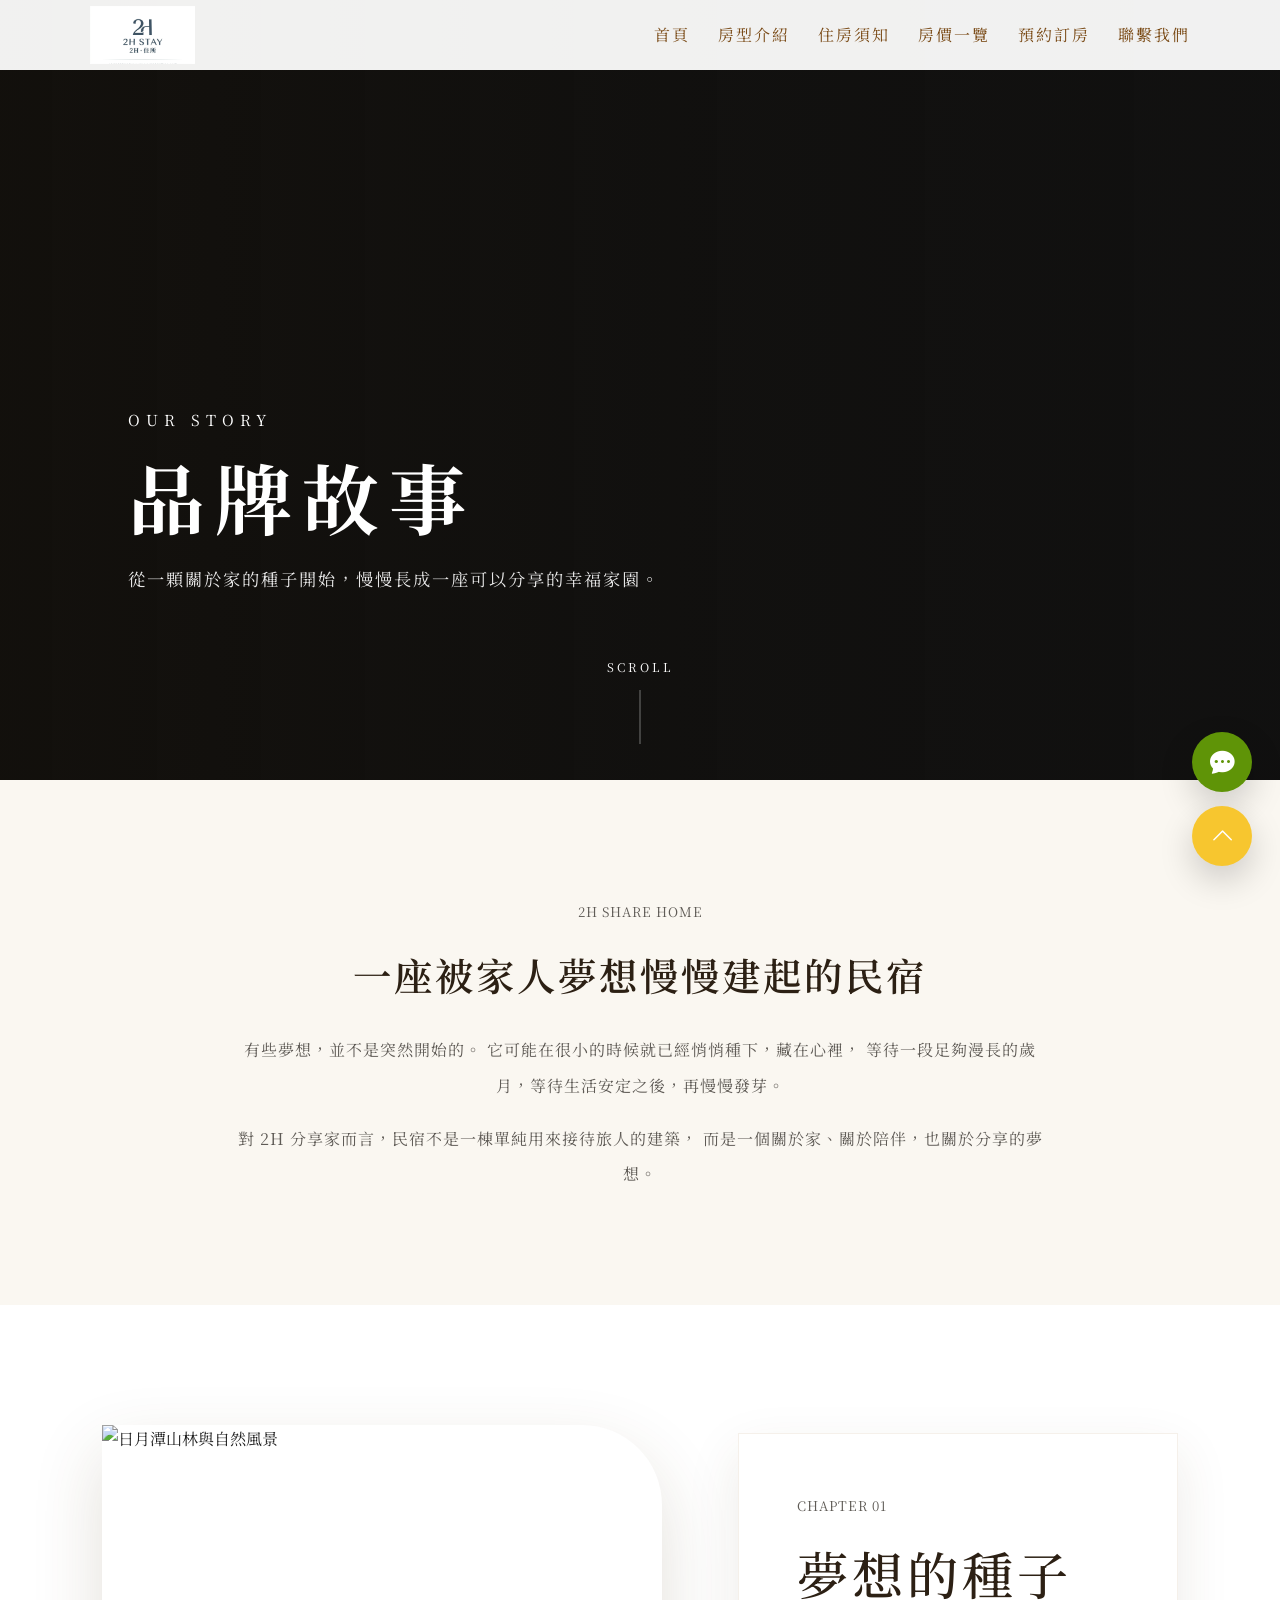
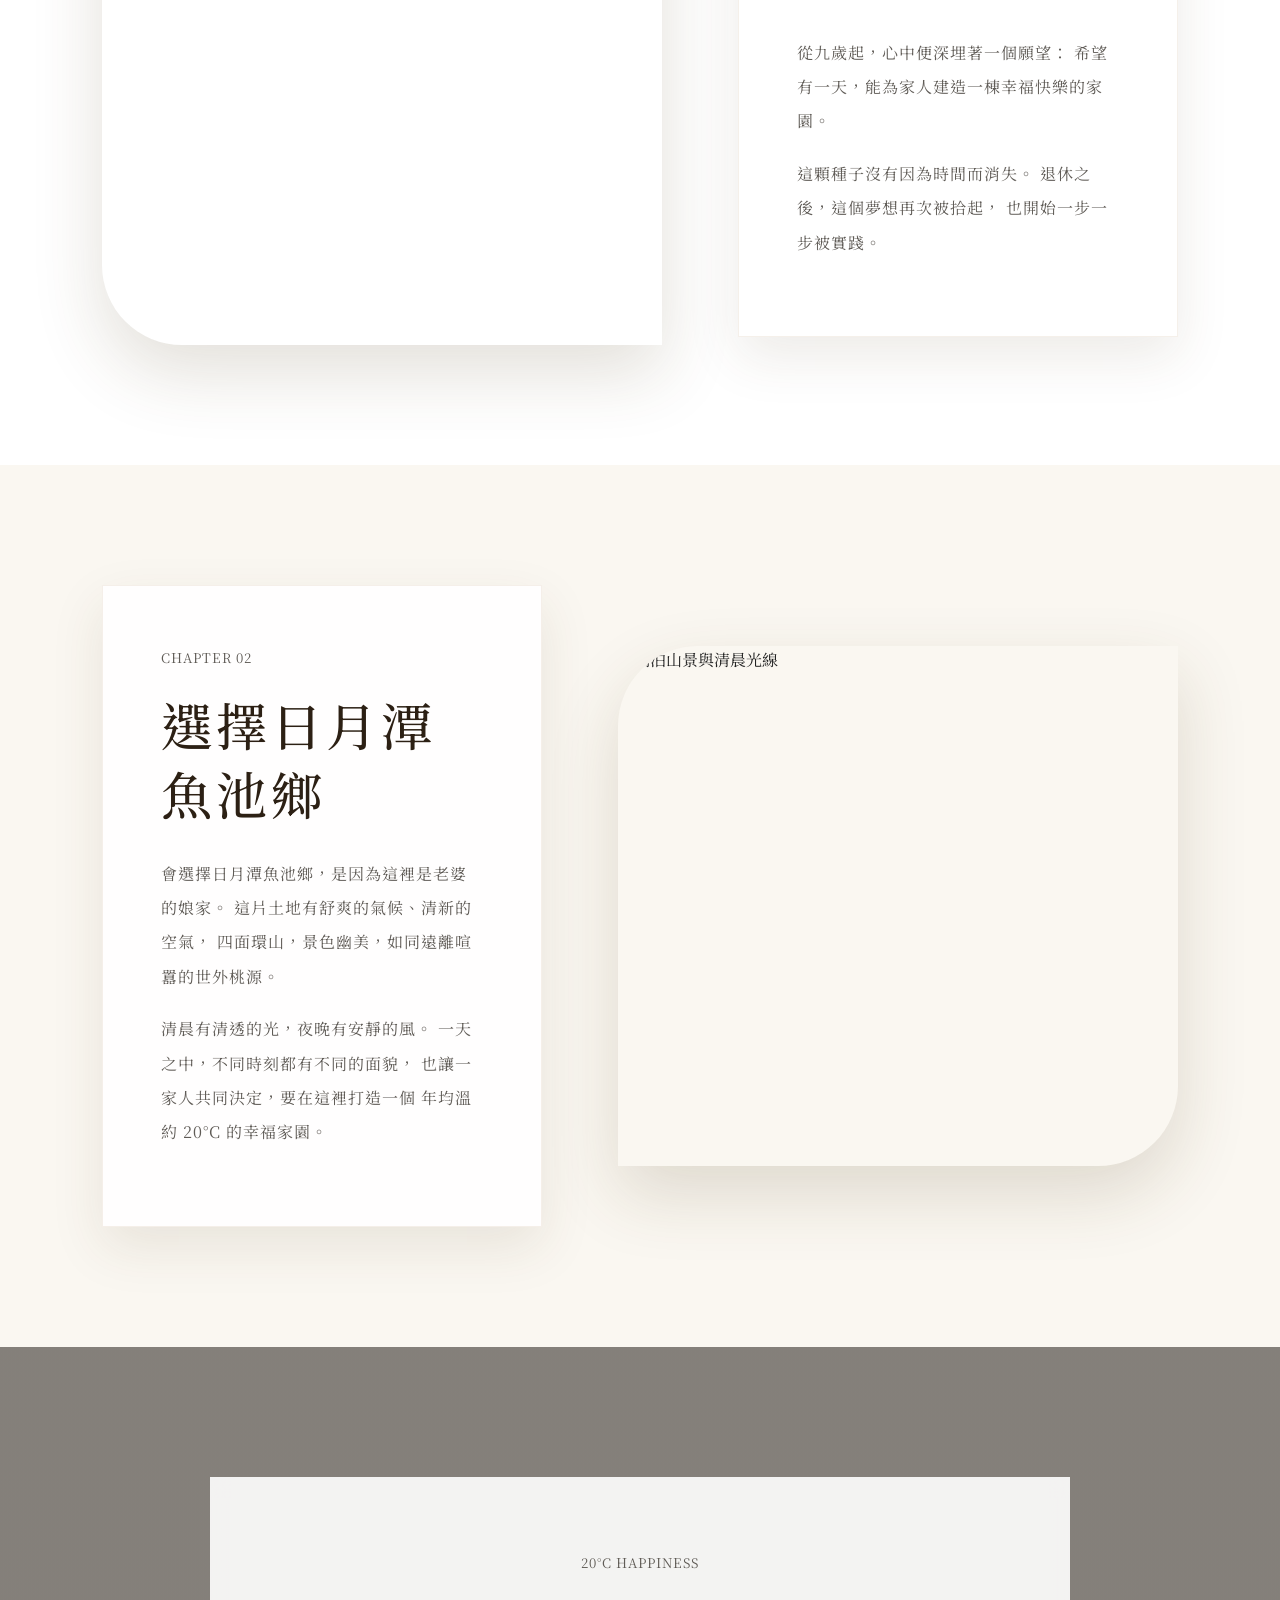
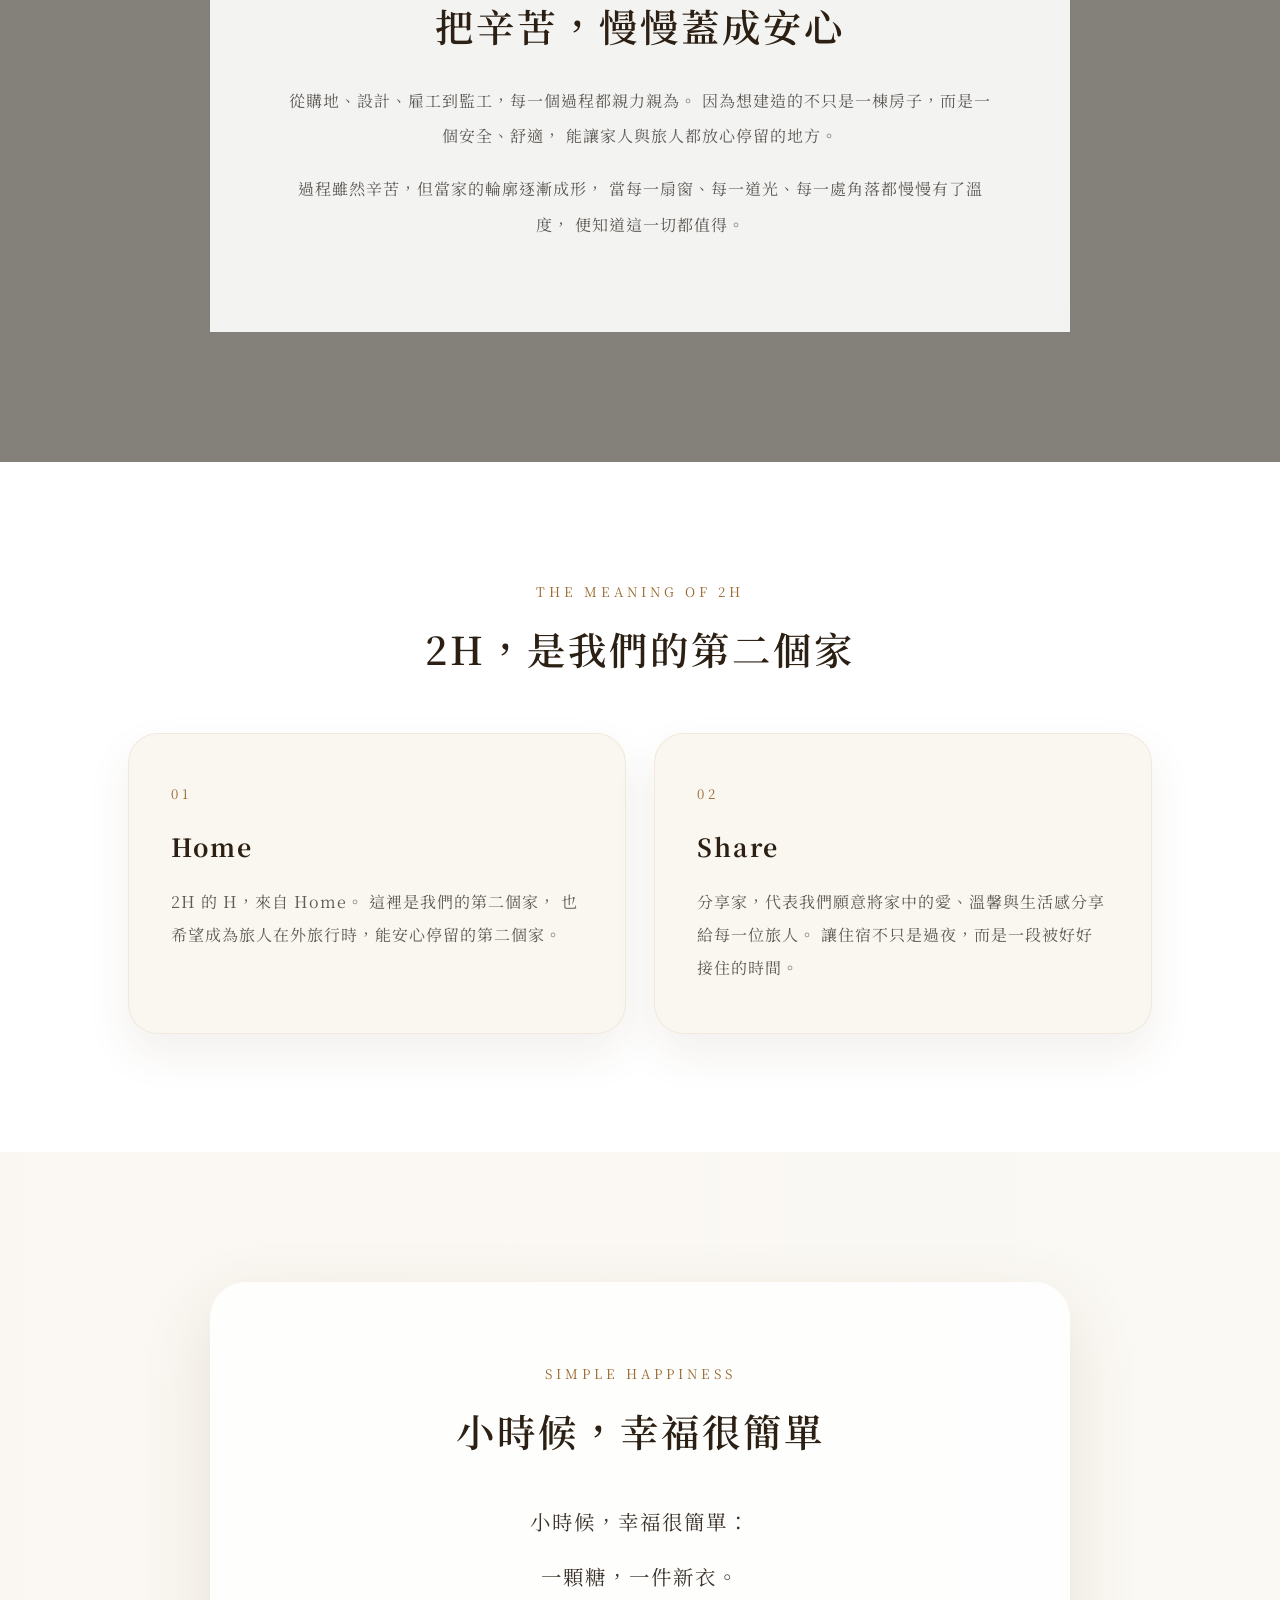
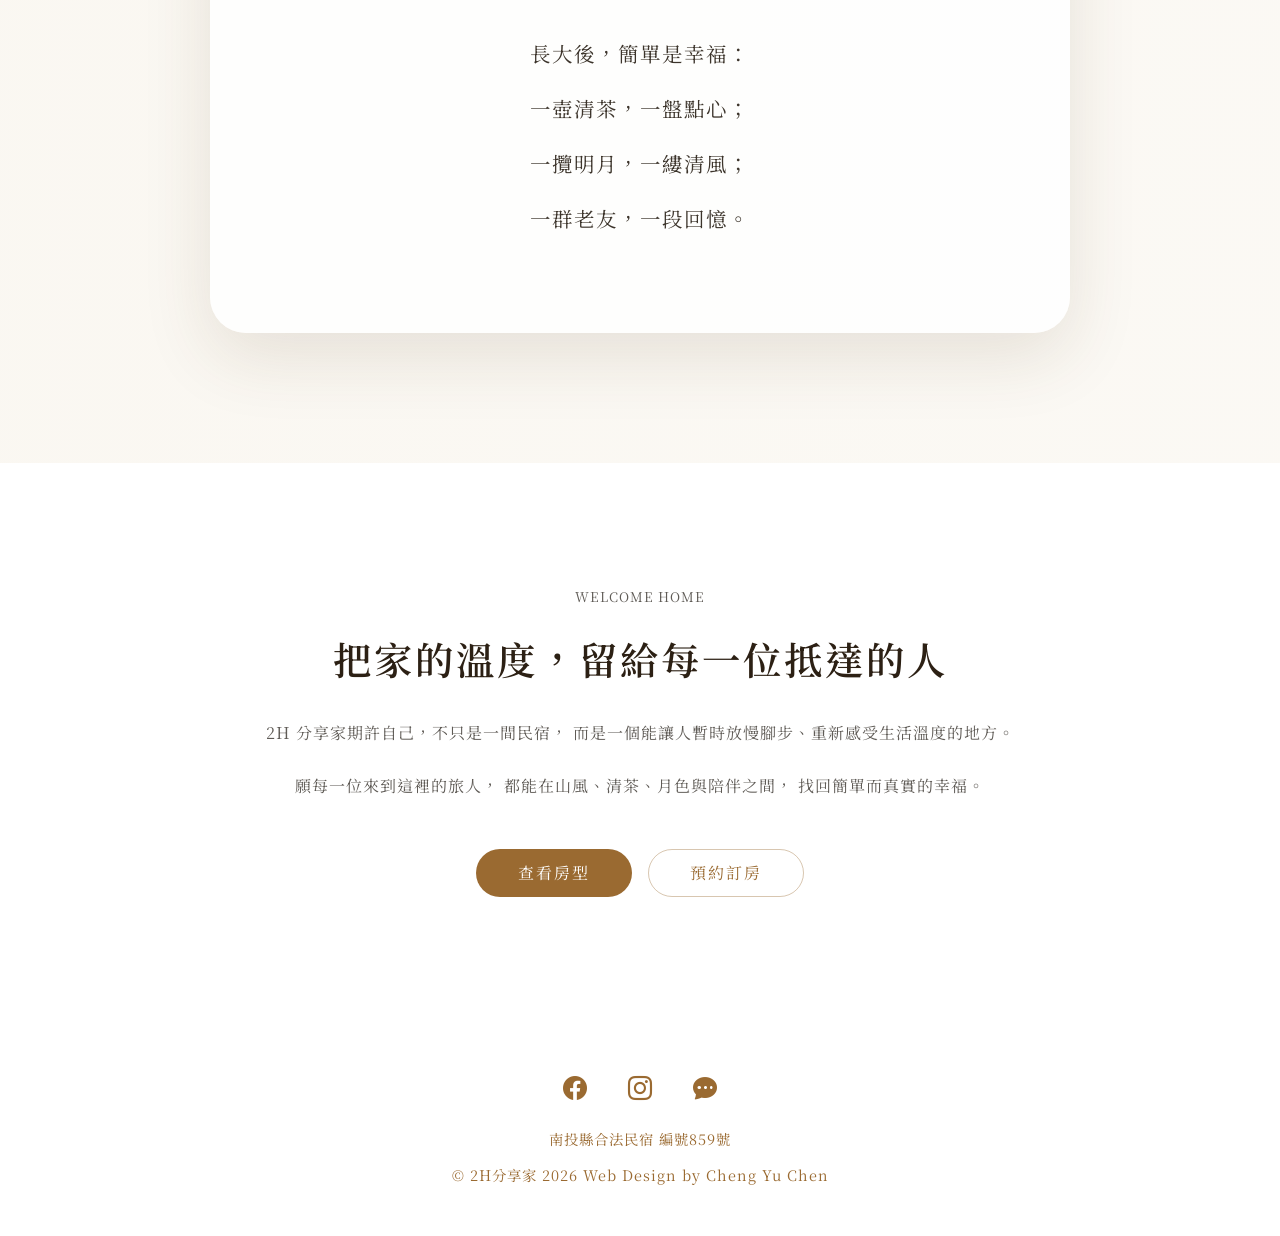
==== about.html @ 840b0a44 "新增品牌故事與修改hero" ====
<!DOCTYPE html>
<html lang="zh-TW">
<head>
  <meta charset="UTF-8" />
  <meta name="viewport" content="width=device-width, initial-scale=1.0" />

  <title>品牌故事｜2H分享家</title>

  <meta
    name="description"
    content="2H分享家的品牌故事，從一顆關於家的夢想開始，在日月潭魚池鄉打造一座充滿溫度、幸福與分享的第二個家。"
  />

  <link rel="preconnect" href="https://fonts.googleapis.com" />
  <link rel="preconnect" href="https://fonts.gstatic.com" crossorigin />

  <link
    href="https://fonts.googleapis.com/css2?family=Noto+Serif+TC:wght@400;500;600;700&display=swap"
    rel="stylesheet"
  />

  <link
    href="https://cdn.jsdelivr.net/npm/bootstrap-icons@1.10.5/font/bootstrap-icons.css"
    rel="stylesheet"
  />

  <link rel="stylesheet" href="./css/base.css" />
  <link rel="stylesheet" href="./css/layout.css" />
  <link rel="stylesheet" href="./css/about.css" />
</head>

<body data-page="about">
  <div id="site-header"></div>

  <section class="about-hero">
    <div class="about-hero-bg"></div>
    <div class="about-hero-mask"></div>

    <div class="about-hero-text reveal">
      <p>OUR STORY</p>
      <h1>品牌故事</h1>
      <span>從一顆關於家的種子開始，慢慢長成一座可以分享的幸福家園。</span>
    </div>

    <div class="scroll-down">
      <span>SCROLL</span>
      <div class="scroll-line"></div>
    </div>
  </section>

  <main>
    <section class="story-opening reveal">
      <p class="section-subtitle">2H SHARE HOME</p>
      <h2>一座被家人夢想慢慢建起的民宿</h2>
      <p>
        有些夢想，並不是突然開始的。
        它可能在很小的時候就已經悄悄種下，藏在心裡，
        等待一段足夠漫長的歲月，等待生活安定之後，再慢慢發芽。
      </p>
      <p>
        對 2H 分享家而言，民宿不是一棟單純用來接待旅人的建築，
        而是一個關於家、關於陪伴，也關於分享的夢想。
      </p>
    </section>

    <section class="story-chapter story-chapter-left reveal">
      <div class="story-image-wrap">
        <img
          src="https://images.unsplash.com/photo-1500530855697-b586d89ba3ee?q=80&w=1600&auto=format&fit=crop"
          alt="日月潭山林與自然風景"
        />
      </div>

      <div class="story-text-card">
        <p class="story-label">CHAPTER 01</p>
        <h2>夢想的種子</h2>
        <p>
          從九歲起，心中便深埋著一個願望：
          希望有一天，能為家人建造一棟幸福快樂的家園。
        </p>
        <p>
          這顆種子沒有因為時間而消失。
          退休之後，這個夢想再次被拾起，
          也開始一步一步被實踐。
        </p>
      </div>
    </section>

    <section class="story-chapter story-chapter-right reveal">
      <div class="story-image-wrap">
        <img
          src="https://images.unsplash.com/photo-1470770841072-f978cf4d019e?q=80&w=1600&auto=format&fit=crop"
          alt="湖泊山景與清晨光線"
        />
      </div>

      <div class="story-text-card">
        <p class="story-label">CHAPTER 02</p>
        <h2>選擇日月潭魚池鄉</h2>
        <p>
          會選擇日月潭魚池鄉，是因為這裡是老婆的娘家。
          這片土地有舒爽的氣候、清新的空氣，
          四面環山，景色幽美，如同遠離喧囂的世外桃源。
        </p>
        <p>
          清晨有清透的光，夜晚有安靜的風。
          一天之中，不同時刻都有不同的面貌，
          也讓一家人共同決定，要在這裡打造一個
          年均溫約 20°C 的幸福家園。
        </p>
      </div>
    </section>

    <section class="slow-living-section reveal">
      <div class="slow-living-inner">
        <p class="section-subtitle">20°C HAPPINESS</p>
        <h2>把辛苦，慢慢蓋成安心</h2>
        <p>
          從購地、設計、雇工到監工，每一個過程都親力親為。
          因為想建造的不只是一棟房子，而是一個安全、舒適，
          能讓家人與旅人都放心停留的地方。
        </p>
        <p>
          過程雖然辛苦，但當家的輪廓逐漸成形，
          當每一扇窗、每一道光、每一處角落都慢慢有了溫度，
          便知道這一切都值得。
        </p>
      </div>
    </section>

    <section class="meaning-section reveal">
      <div class="meaning-card">
        <p class="section-subtitle">THE MEANING OF 2H</p>
        <h2>2H，是我們的第二個家</h2>

        <div class="meaning-grid">
          <article class="meaning-item">
            <span>01</span>
            <h3>Home</h3>
            <p>
              2H 的 H，來自 Home。
              這裡是我們的第二個家，
              也希望成為旅人在外旅行時，能安心停留的第二個家。
            </p>
          </article>

          <article class="meaning-item">
            <span>02</span>
            <h3>Share</h3>
            <p>
              分享家，代表我們願意將家中的愛、溫馨與生活感分享給每一位旅人。
              讓住宿不只是過夜，而是一段被好好接住的時間。
            </p>
          </article>
        </div>
      </div>
    </section>

    <section class="poem-section reveal">
      <div class="poem-panel">
        <p class="section-subtitle">SIMPLE HAPPINESS</p>
        <h2>小時候，幸福很簡單</h2>

        <div class="poem-content">
          <p>小時候，幸福很簡單：</p>
          <p>一顆糖，一件新衣。</p>

          <p>長大後，簡單是幸福：</p>
          <p>一壺清茶，一盤點心；</p>
          <p>一攬明月，一縷清風；</p>
          <p>一群老友，一段回憶。</p>
        </div>
      </div>
    </section>

    <section class="story-final reveal">
      <p class="section-subtitle">WELCOME HOME</p>
      <h2>把家的溫度，留給每一位抵達的人</h2>
      <p>
        2H 分享家期許自己，不只是一間民宿，
        而是一個能讓人暫時放慢腳步、重新感受生活溫度的地方。
      </p>
      <p>
        願每一位來到這裡的旅人，
        都能在山風、清茶、月色與陪伴之間，
        找回簡單而真實的幸福。
      </p>

      <div class="story-actions">
        <a href="./room.html" class="story-btn primary">查看房型</a>
        <a href="./booking.html" class="story-btn secondary">預約訂房</a>
      </div>
    </section>
  </main>

  <div id="site-footer"></div>

  <script src="./js/layout.js"></script>
  <script src="./js/scrollEffects.js"></script>
  <script src="./js/about.js"></script>
</body>
</html>
---- css/base.css ----
* {
  margin: 0;
  padding: 0;
  box-sizing: border-box;
}

:root {
  --color-text: #222;
  --color-muted: #666;
  --color-light-muted: #8a8a8a;
  --color-primary: #9a6a31;
  --color-primary-dark: #5d3603;
  --color-bg: #fff;
  --color-bg-soft: #faf7f1;
  --color-cta: #d8b98f;
  --color-black: #000;
  --font-main: "Noto Serif TC", serif;
  --header-height: 70px;
  --container-wide: min(1180px, 90%);
  --transition-slow: 1.7s ease;
  --transition-normal: 0.45s ease;
}

html {
  scroll-behavior: smooth;
}

body {
  font-family: var(--font-main);
  background-color: var(--color-bg);
  color: var(--color-text);
  line-height: 1.8;
}

body.menu-open {
  overflow: hidden;
}

a {
  text-decoration: none;
  color: inherit;
}

ul {
  list-style: none;
}

img,
video {
  display: block;
  width: 100%;
}

main {
  min-height: 60vh;
}

.section-subtitle {
  color: var(--color-primary);
  letter-spacing: 4px;
  font-size: 0.82rem;
  margin-bottom: 16px;
}

.reveal {
  opacity: 0;
  transform: translateY(70px);
  transition: opacity 1.4s ease, transform 1.4s ease;
}

.reveal.show {
  opacity: 1;
  transform: translateY(0);
}

.zoom-box {
  overflow: hidden;
}

.zoom-box img {
  width: 100%;
  height: 100%;
  object-fit: cover;
  transform: scale(1.18);
  transition: transform var(--transition-slow);
}

.reveal.show .zoom-box img,
.zoom-box.show img {
  transform: scale(1);
}

.zoom-box:hover img {
  transform: scale(1.09);
}

.scroll-down {
  position: absolute;
  z-index: 3;
  bottom: 36px;
  left: 50%;
  transform: translateX(-50%);
  color: #fff;
  text-align: center;
  letter-spacing: 3px;
  font-size: 0.75rem;
}

.scroll-line {
  width: 1px;
  height: 54px;
  background-color: rgba(255, 255, 255, 0.42);
  margin: 12px auto 0;
  position: relative;
  overflow: hidden;
}

.scroll-line::after {
  content: "";
  position: absolute;
  top: -24px;
  left: 0;
  width: 1px;
  height: 24px;
  background-color: #fff;
  animation: scrollLineMove 1.8s infinite;
}

@keyframes scrollLineMove {
  0% { top: -24px; opacity: 0; }
  30% { opacity: 1; }
  100% { top: 54px; opacity: 0; }
}

@media (prefers-reduced-motion: reduce) {
  html {
    scroll-behavior: auto;
  }

  *,
  *::before,
  *::after {
    animation-duration: 0.01ms !important;
    animation-iteration-count: 1 !important;
    transition-duration: 0.01ms !important;
  }

  .reveal {
    opacity: 1;
    transform: none;
  }
}
---- css/layout.css ----
.site-header {
  width: 100%;
  height: var(--header-height);
  background-color: rgba(255, 255, 255, 0.94);
  position: fixed;
  top: 0;
  left: 0;
  z-index: 1000;
  transition: height 0.4s ease, box-shadow 0.4s ease;
}

.site-header.scrolled {
  height: 58px;
  box-shadow: 0 6px 24px rgba(0, 0, 0, 0.12);
}

.navbar {
  height: 100%;
  padding: 0 7%;
  display: flex;
  justify-content: space-between;
  align-items: center;
}

.logo {
  width: 105px;
  height: auto;
}

.nav-menu {
  display: flex;
  align-items: center;
  gap: 28px;
}

.navitem a {
  color: #7a4a15;
  font-size: 1rem;
  letter-spacing: 2px;
  transition: color 0.3s ease;
}

.navitem a:hover,
.navitem a.active {
  color: #5d0202;
}

.menu-toggle {
  display: none;
  width: 42px;
  height: 42px;
  border: 0;
  background: transparent;
  cursor: pointer;
}

.menu-toggle span {
  display: block;
  width: 24px;
  height: 1px;
  background: #7a4a15;
  margin: 6px auto;
  transition: transform 0.3s ease, opacity 0.3s ease;
}

.site-footer {
  background-color: #fff;
  padding: 38px 10%;
  text-align: center;
  color: var(--color-primary);
  font-size: 0.9rem;
  letter-spacing: 1px;
}

.social {
  display: flex;
  justify-content: center;
  margin-bottom: 18px;
}

.social a i {
  color: var(--color-primary);
  font-size: 1.5rem;
  transition: color 0.3s ease;
  padding: 20px;
}

.social a i:hover {
  color: #111;
}

.site-footer p {
  margin-bottom: 10px;
}

@media (max-width: 768px) {
  .site-header {
    height: 86px;
  }

  .site-header.scrolled {
    height: 86px;
  }

  .navbar {
    height: 86px;
    min-height: 86px;
    padding: 0 7%;
    gap: 12px;
    flex-wrap: nowrap;
  }

  .logo {
    width: 82px;
  }

  .menu-toggle {
    display: block;
  }

  .menu-toggle.is-open span:nth-child(1) {
    transform: translateY(7px) rotate(45deg);
  }

  .menu-toggle.is-open span:nth-child(2) {
    opacity: 0;
  }

  .menu-toggle.is-open span:nth-child(3) {
    transform: translateY(-7px) rotate(-45deg);
  }

  .nav-menu {
    display: none;
    position: absolute;
    top: 86px;
    left: 0;
    width: 100%;

    flex-direction: column;
    align-items: center;
    justify-content: flex-start;
    gap: 0;

    padding: 18px 7% 24px;
    background-color: rgba(255, 255, 255, 0.98);
    box-shadow: 0 18px 36px rgba(0, 0, 0, 0.08);
  }

  .nav-menu.is-open {
    display: flex;
  }

  .navitem {
    width: 100%;
    text-align: center;
    border-bottom: 1px solid rgba(154, 106, 49, 0.14);
  }

  .navitem:last-child {
    border-bottom: none;
  }

  .navitem a {
    display: block;
    width: 100%;
    padding: 13px 0;
    font-size: 0.95rem;
    letter-spacing: 3px;
    color: #7a4a15;
  }

  .navitem a:hover,
  .navitem a.active {
    color: #5d0202;
    background-color: rgba(250, 247, 241, 0.85);
  }
}

/* =========================
   Floating Actions
   Line icon button + Back to top
========================= */

.floating-actions {
  position: fixed;
  right: 28px;
  bottom: 34px;
  z-index: 1200;

  display: flex;
  flex-direction: column;
  align-items: flex-end;
  gap: 14px;
}

/* 綠色 Line 按鈕：預設只顯示 icon */
.floating-line-btn {
  display: inline-flex;
  align-items: center;
  justify-content: center;

  width: 60px;
  height: 60px;
  padding: 0;
  overflow: hidden;
  white-space: nowrap;

  border-radius: 999px;
  background-color: #5f9407;
  color: #fff;

  box-shadow: 0 14px 34px rgba(0, 0, 0, 0.18);

  transition:
    width 0.35s ease,
    padding 0.35s ease,
    background-color 0.35s ease,
    transform 0.35s ease,
    box-shadow 0.35s ease;
}

.floating-line-btn:hover,
.floating-line-btn:focus-visible {
  width: 230px;
  padding-left: 18px;
  padding-right: 10px;
  justify-content: flex-start;
  background-color: #578804;
  transform: translateY(-2px);
  box-shadow: 0 18px 40px rgba(0, 0, 0, 0.22);
}

.floating-line-label {
  max-width: 0;
  opacity: 0;
  overflow: hidden;
  margin-right: 0;

  color: #fff;
  font-size: 1.02rem;
  font-weight: 600;
  letter-spacing: 1px;
  line-height: 1;

  transition:
    max-width 0.35s ease,
    opacity 0.25s ease,
    margin-right 0.35s ease;
}

.floating-line-btn:hover .floating-line-label,
.floating-line-btn:focus-visible .floating-line-label {
  max-width: 150px;
  opacity: 1;
  margin-right: 10px;
}

.floating-line-icon {
  flex: 0 0 60px;
  width: 60px;
  height: 60px;

  display: flex;
  align-items: center;
  justify-content: center;
}

.floating-line-icon i {
  display: flex;
  align-items: center;
  justify-content: center;

  width: auto;
  height: auto;
  font-size: 1.55rem;
  line-height: 1;
}

/* 黃色回到頂部按鈕 */
.floating-top-btn {
  width: 60px;
  height: 60px;
  border: 0;
  border-radius: 50%;

  display: flex;
  align-items: center;
  justify-content: center;

  background-color: #f7c62f;
  color: #fff;
  cursor: pointer;

  box-shadow: 0 14px 34px rgba(0, 0, 0, 0.18);

  opacity: 0;
  visibility: hidden;
  transform: translateY(10px) scale(0.92);

  transition:
    opacity 0.35s ease,
    visibility 0.35s ease,
    transform 0.35s ease,
    background-color 0.35s ease;
}

.floating-top-btn.is-visible {
  opacity: 1;
  visibility: visible;
  transform: translateY(0) scale(1);
}

.floating-top-btn:hover,
.floating-top-btn:focus-visible {
  background-color: #efba12;
  transform: translateY(-2px) scale(1);
}

.floating-top-btn i {
  font-size: 1.45rem;
  line-height: 1;
}

/* 平板 / 手機 */
@media (max-width: 768px) {
  .site-header {
    height: 54px;
  }

  .site-header.scrolled {
    height: 54px;
  }

  .navbar {
    height: 54px;
    min-height: 54px;
    padding: 0 7%;
    gap: 12px;
    flex-wrap: nowrap;
  }

  .logo {
    width: 54px;
    height: auto;
    display: block;
  }

  .menu-toggle {
    display: block;
    width: 34px;
    height: 34px;
  }

  .menu-toggle span {
    width: 23px;
    height: 1px;
    margin: 5px auto;
  }

  .menu-toggle.is-open span:nth-child(1) {
    transform: translateY(6px) rotate(45deg);
  }

  .menu-toggle.is-open span:nth-child(2) {
    opacity: 0;
  }

  .menu-toggle.is-open span:nth-child(3) {
    transform: translateY(-6px) rotate(-45deg);
  }

  .nav-menu {
    display: none;
    position: absolute;
    top: 54px;
    left: 0;
    width: 100%;

    flex-direction: column;
    align-items: center;
    justify-content: flex-start;
    gap: 0;

    padding: 14px 7% 20px;
    background-color: rgba(255, 255, 255, 0.98);
    box-shadow: 0 18px 36px rgba(0, 0, 0, 0.08);
  }

  .nav-menu.is-open {
    display: flex;
  }

  .navitem {
    width: 100%;
    text-align: center;
    border-bottom: 1px solid rgba(154, 106, 49, 0.14);
  }

  .navitem:last-child {
    border-bottom: none;
  }

  .navitem a {
    display: block;
    width: 100%;
    padding: 11px 0;
    font-size: 0.9rem;
    letter-spacing: 3px;
    color: #7a4a15;
  }

  .navitem a:hover,
  .navitem a.active {
    color: #5d0202;
    background-color: rgba(250, 247, 241, 0.85);
  }
}
---- css/about.css ----
/* =========================
   About Hero
========================= */

.about-hero {
  position: relative;
  height: calc(100dvh - var(--header-height));
  min-height: 620px;
  max-height: 780px;
  overflow: hidden;
  background-color: #111;
}

.about-hero-bg {
  position: absolute;
  inset: 0;
  background-image: url("https://images.unsplash.com/photo-1500530855697-b586d89ba3ee?q=80&w=1800&auto=format&fit=crop");
  background-size: cover;
  background-position: center;
  transform: scale(1.14);
  animation: aboutHeroZoom 7s ease forwards;
}

@keyframes aboutHeroZoom {
  to {
    transform: scale(1.03);
  }
}

.about-hero-mask {
  position: absolute;
  inset: 0;
  z-index: 1;
  background:
    linear-gradient(
      90deg,
      rgba(20, 16, 10, 0.62),
      rgba(20, 16, 10, 0.26),
      rgba(20, 16, 10, 0.08)
    );
}

.about-hero-text {
  position: absolute;
  z-index: 2;
  top: 52%;
  left: 10%;
  max-width: 760px;
  color: #fff;
}

.about-hero-text p {
  margin-bottom: 18px;
  font-size: 0.95rem;
  letter-spacing: 6px;
}

.about-hero-text h1 {
  margin-bottom: 20px;
  font-size: clamp(3.2rem, 6vw, 5rem);
  line-height: 1.18;
  letter-spacing: 10px;
  font-weight: 700;
}

.about-hero-text span {
  display: block;
  max-width: 680px;
  font-size: 1.08rem;
  letter-spacing: 2px;
  line-height: 2;
  color: rgba(255, 255, 255, 0.9);
}

/* =========================
   Opening
========================= */

.story-opening {
  padding: 118px 10% 96px;
  text-align: center;
  background-color: var(--color-bg-soft);
}

.story-opening h2,
.slow-living-inner h2,
.meaning-card h2,
.poem-panel h2,
.story-final h2 {
  margin-bottom: 28px;
  font-size: clamp(1.9rem, 3vw, 2.6rem);
  line-height: 1.55;
  letter-spacing: 3px;
  font-weight: 600;
  color: #2c2014;
}

.story-opening p {
  max-width: 820px;
  margin: 0 auto 18px;
  color: #5f5b56;
  line-height: 2.2;
  letter-spacing: 1px;
}

/* =========================
   Story Chapter
========================= */

.story-chapter {
  position: relative;
  display: grid;
  grid-template-columns: 1.12fr 0.88fr;
  gap: clamp(42px, 6vw, 90px);
  align-items: center;
  padding: 120px clamp(32px, 8vw, 140px);
  background-color: #fff;
}

.story-chapter-right {
  grid-template-columns: 0.88fr 1.12fr;
  background-color: #faf7f1;
}

.story-chapter-right .story-image-wrap {
  order: 2;
}

.story-chapter-right .story-text-card {
  order: 1;
}

.story-image-wrap {
  overflow: hidden;
  min-height: 520px;
  border-radius: 0 80px 0 80px;
  box-shadow: 0 28px 70px rgba(83, 60, 26, 0.16);
}

.story-chapter-right .story-image-wrap {
  border-radius: 80px 0 80px 0;
}

.story-image-wrap img {
  width: 100%;
  height: 100%;
  min-height: 520px;
  object-fit: cover;
  transform: scale(1.12);
  transition: transform 2s ease;
}

.story-chapter.show .story-image-wrap img {
  transform: scale(1);
}

.story-text-card {
  position: relative;
  padding: clamp(34px, 5vw, 58px);
  background-color: rgba(255, 255, 255, 0.92);
  border: 1px solid rgba(154, 106, 49, 0.1);
  box-shadow: 0 20px 50px rgba(83, 60, 26, 0.1);
}

.story-label {
  margin-bottom: 20px;
  color: var(--color-primary);
  font-size: 0.82rem;
  letter-spacing: 5px;
}

.story-text-card h2 {
  margin-bottom: 28px;
  color: #2c2014;
  font-size: clamp(2rem, 4vw, 3.2rem);
  line-height: 1.35;
  letter-spacing: 4px;
  font-weight: 500;
}

.story-text-card p {
  margin-bottom: 18px;
  color: #5f5b56;
  line-height: 2.15;
  letter-spacing: 1px;
}

/* =========================
   Slow Living
========================= */

.slow-living-section {
  padding: 130px 10%;
  background:
    linear-gradient(rgba(36, 28, 18, 0.56), rgba(36, 28, 18, 0.56)),
    url("https://images.unsplash.com/photo-1510798831971-661eb04b3739?q=80&w=1800&auto=format&fit=crop")
      center / cover fixed;
}

.slow-living-inner {
  max-width: 860px;
  margin: 0 auto;
  padding: clamp(42px, 6vw, 72px);
  text-align: center;
  background-color: rgba(255, 255, 255, 0.9);
  backdrop-filter: blur(8px);
}

.slow-living-inner p {
  max-width: 720px;
  margin: 0 auto 18px;
  color: #5f5b56;
  line-height: 2.2;
  letter-spacing: 1px;
}

/* =========================
   Meaning
========================= */

.meaning-section {
  padding: 118px 10%;
  background-color: #fff;
}

.meaning-card {
  max-width: 1180px;
  margin: 0 auto;
  text-align: center;
}

.meaning-grid {
  margin-top: 54px;
  display: grid;
  grid-template-columns: repeat(2, 1fr);
  gap: 28px;
}

.meaning-item {
  padding: 48px 42px;
  text-align: left;
  border-radius: 30px;
  background-color: var(--color-bg-soft);
  border: 1px solid rgba(154, 106, 49, 0.1);
  box-shadow: 0 20px 45px rgba(83, 60, 26, 0.08);
  transition: transform 0.4s ease, box-shadow 0.4s ease;
}

.meaning-item:hover {
  transform: translateY(-10px);
  box-shadow: 0 28px 60px rgba(83, 60, 26, 0.13);
}

.meaning-item span {
  display: block;
  margin-bottom: 18px;
  color: var(--color-primary);
  font-size: 0.82rem;
  letter-spacing: 4px;
}

.meaning-item h3 {
  margin-bottom: 18px;
  color: #2c2014;
  font-size: 1.55rem;
  letter-spacing: 2px;
}

.meaning-item p {
  color: #5f5b56;
  line-height: 2.05;
  letter-spacing: 1px;
}

/* =========================
   Poem Section
========================= */

.poem-section {
  position: relative;
  padding: 130px 10%;
  background:
    linear-gradient(90deg, rgba(250, 247, 241, 0.94), rgba(250, 247, 241, 0.78)),
    url("https://images.unsplash.com/photo-1519681393784-d120267933ba?q=80&w=1800&auto=format&fit=crop")
      center / cover;
}

.poem-panel {
  max-width: 860px;
  margin: 0 auto;
  padding: clamp(44px, 7vw, 80px);
  background-color: rgba(255, 255, 255, 0.88);
  border-radius: 36px;
  box-shadow: 0 24px 70px rgba(83, 60, 26, 0.12);
  text-align: center;
}

.poem-content {
  margin-top: 40px;
}

.poem-content p {
  margin-bottom: 14px;
  color: #3c342b;
  font-size: clamp(1.05rem, 2vw, 1.28rem);
  line-height: 2;
  letter-spacing: 2px;
}

.poem-content p:nth-child(3) {
  margin-top: 36px;
}

/* =========================
   Final
========================= */

.story-final {
  padding: 120px 10% 130px;
  text-align: center;
  background-color: #fff;
}

.story-final p {
  max-width: 760px;
  margin: 0 auto 18px;
  color: #5f5b56;
  line-height: 2.15;
  letter-spacing: 1px;
}

.story-actions {
  margin-top: 46px;
  display: flex;
  justify-content: center;
  gap: 16px;
  flex-wrap: wrap;
}

.story-btn {
  display: inline-flex;
  align-items: center;
  justify-content: center;
  min-width: 156px;
  height: 48px;
  padding: 0 30px;
  border-radius: 999px;
  letter-spacing: 2px;
  transition: transform 0.35s ease, background-color 0.35s ease, color 0.35s ease;
}

.story-btn.primary {
  background-color: var(--color-primary);
  color: #fff;
}

.story-btn.primary:hover {
  background-color: var(--color-primary-dark);
  transform: translateY(-4px);
}

.story-btn.secondary {
  border: 1px solid rgba(154, 106, 49, 0.38);
  color: var(--color-primary);
}

.story-btn.secondary:hover {
  background-color: #f7f1e8;
  transform: translateY(-4px);
}

/* =========================
   RWD
========================= */

@media (max-width: 1024px) {
  .story-chapter,
  .story-chapter-right {
    grid-template-columns: 1fr;
    padding: 92px 7%;
  }

  .story-chapter-right .story-image-wrap,
  .story-chapter-right .story-text-card {
    order: initial;
  }

  .story-image-wrap,
  .story-image-wrap img {
    min-height: 430px;
  }

  .meaning-grid {
    grid-template-columns: 1fr;
  }

  .slow-living-section {
    background-attachment: scroll;
  }
}

@media (max-width: 768px) {
  .about-hero {
    min-height: 560px;
  }

  .about-hero-text {
    left: 8%;
    right: 8%;
  }

  .about-hero-text h1 {
    letter-spacing: 6px;
  }

  .story-opening,
  .meaning-section,
  .poem-section,
  .story-final {
    padding-left: 7%;
    padding-right: 7%;
  }

  .story-image-wrap,
  .story-chapter-right .story-image-wrap {
    border-radius: 32px;
  }

  .story-text-card {
    padding: 34px 28px;
  }

  .meaning-item {
    padding: 36px 28px;
  }

  .poem-panel {
    border-radius: 28px;
  }
}

@media (max-width: 480px) {
  .about-hero-text h1 {
    font-size: 2.5rem;
  }

  .about-hero-text p {
    font-size: 0.82rem;
    letter-spacing: 4px;
  }

  .about-hero-text span {
    font-size: 0.95rem;
  }

  .story-image-wrap,
  .story-image-wrap img {
    min-height: 340px;
  }

  .story-btn {
    width: 100%;
  }
}
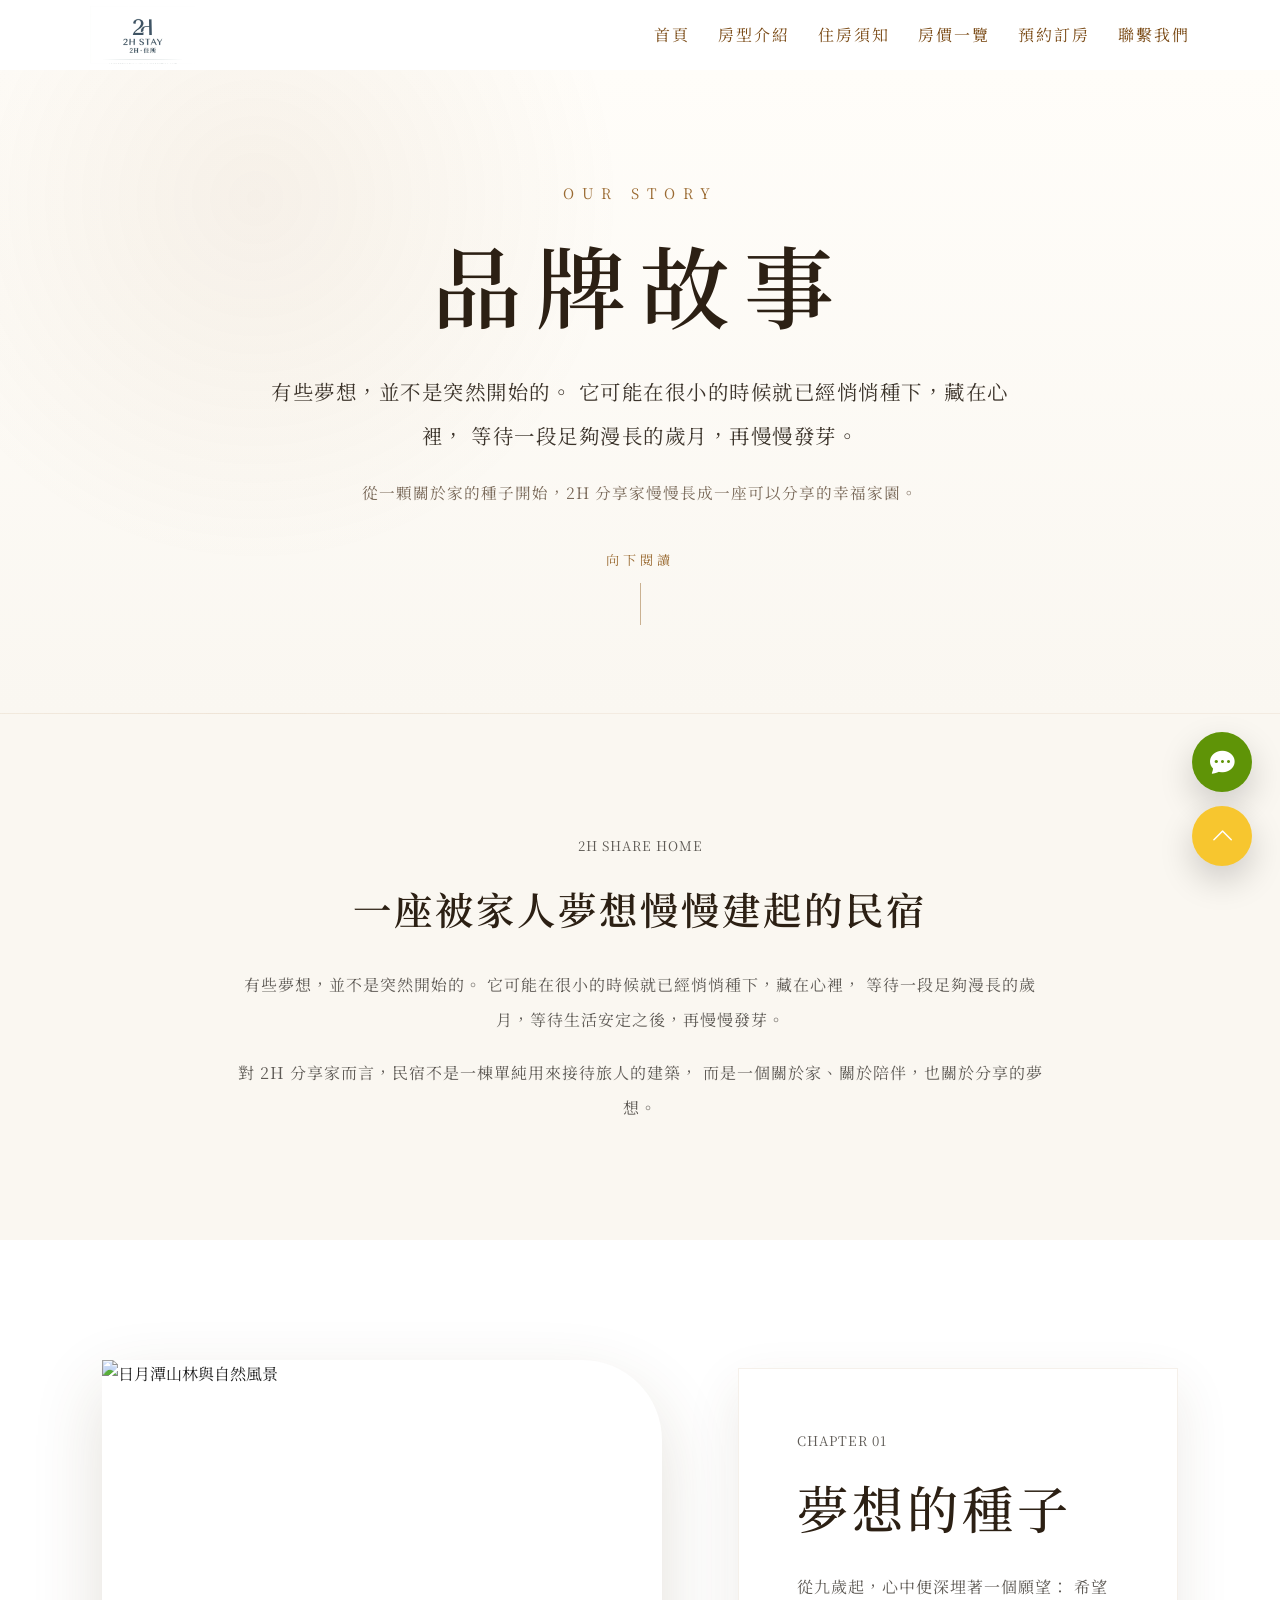
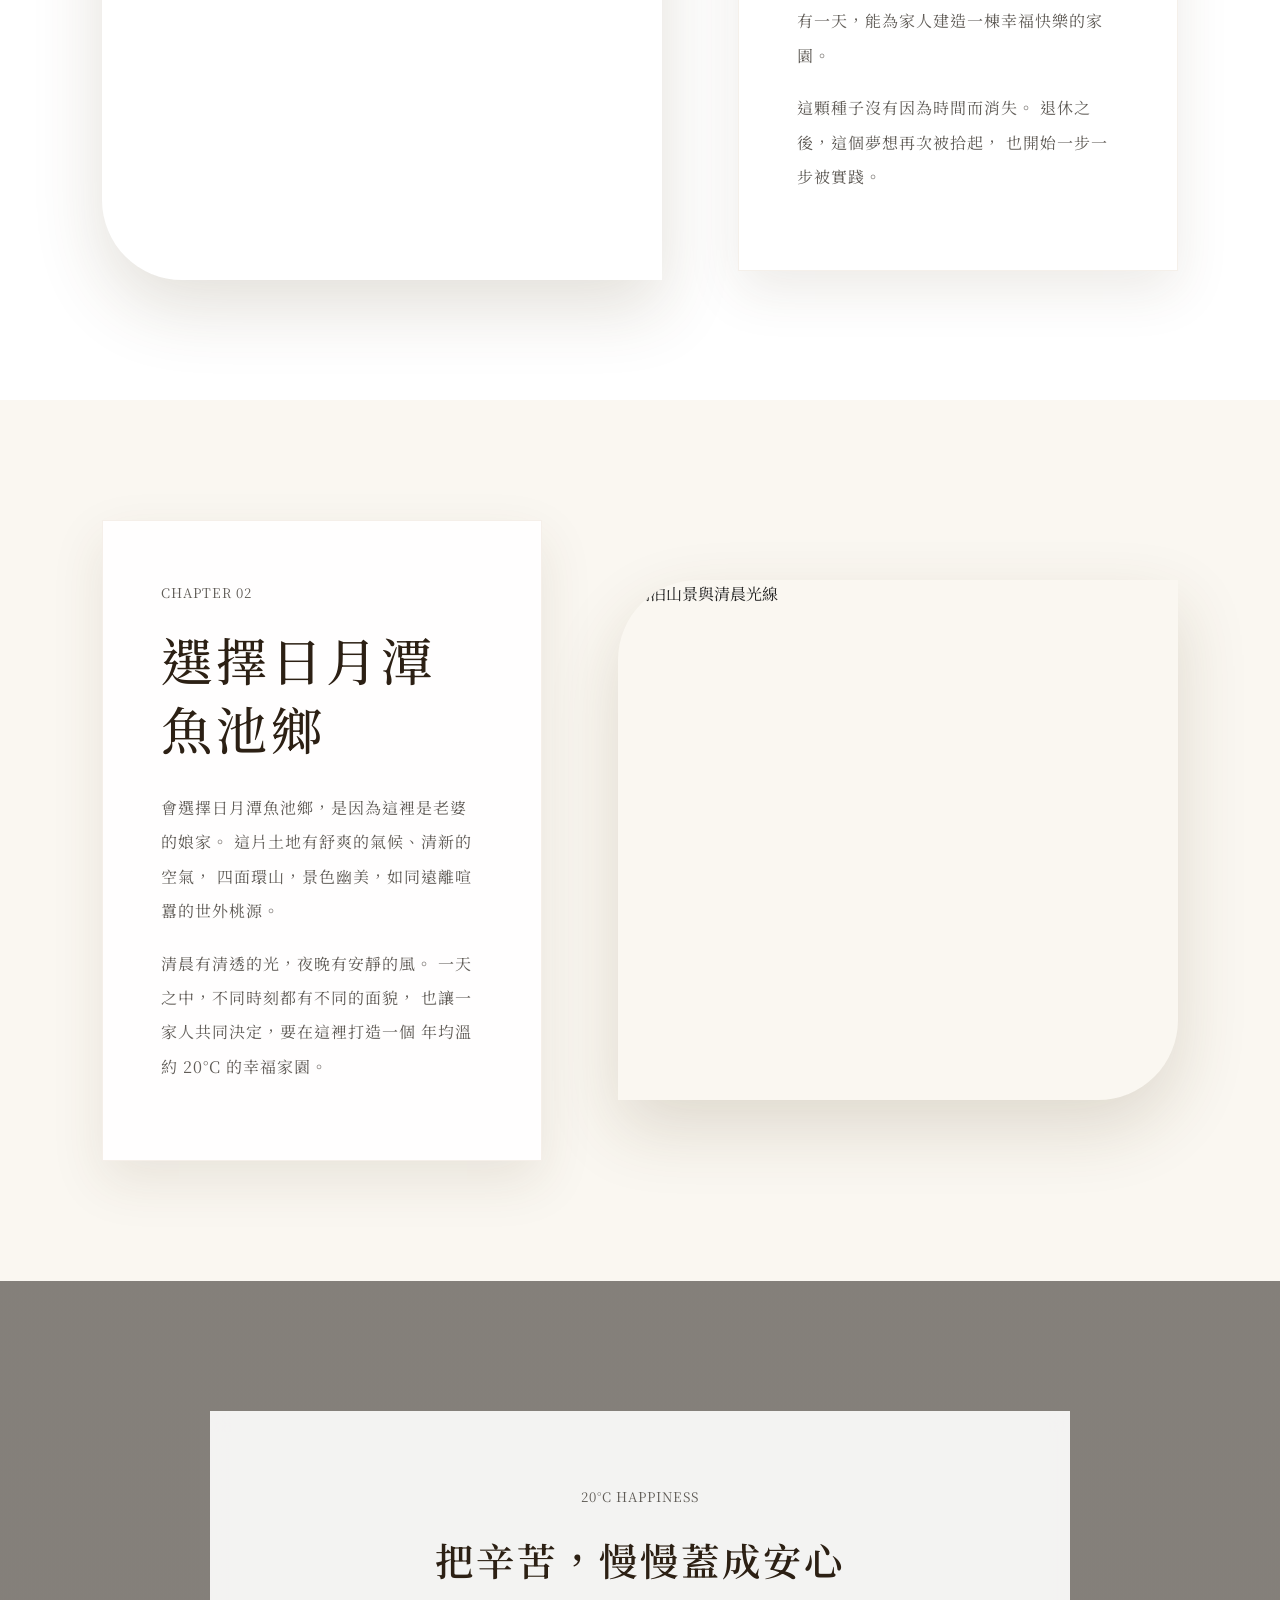
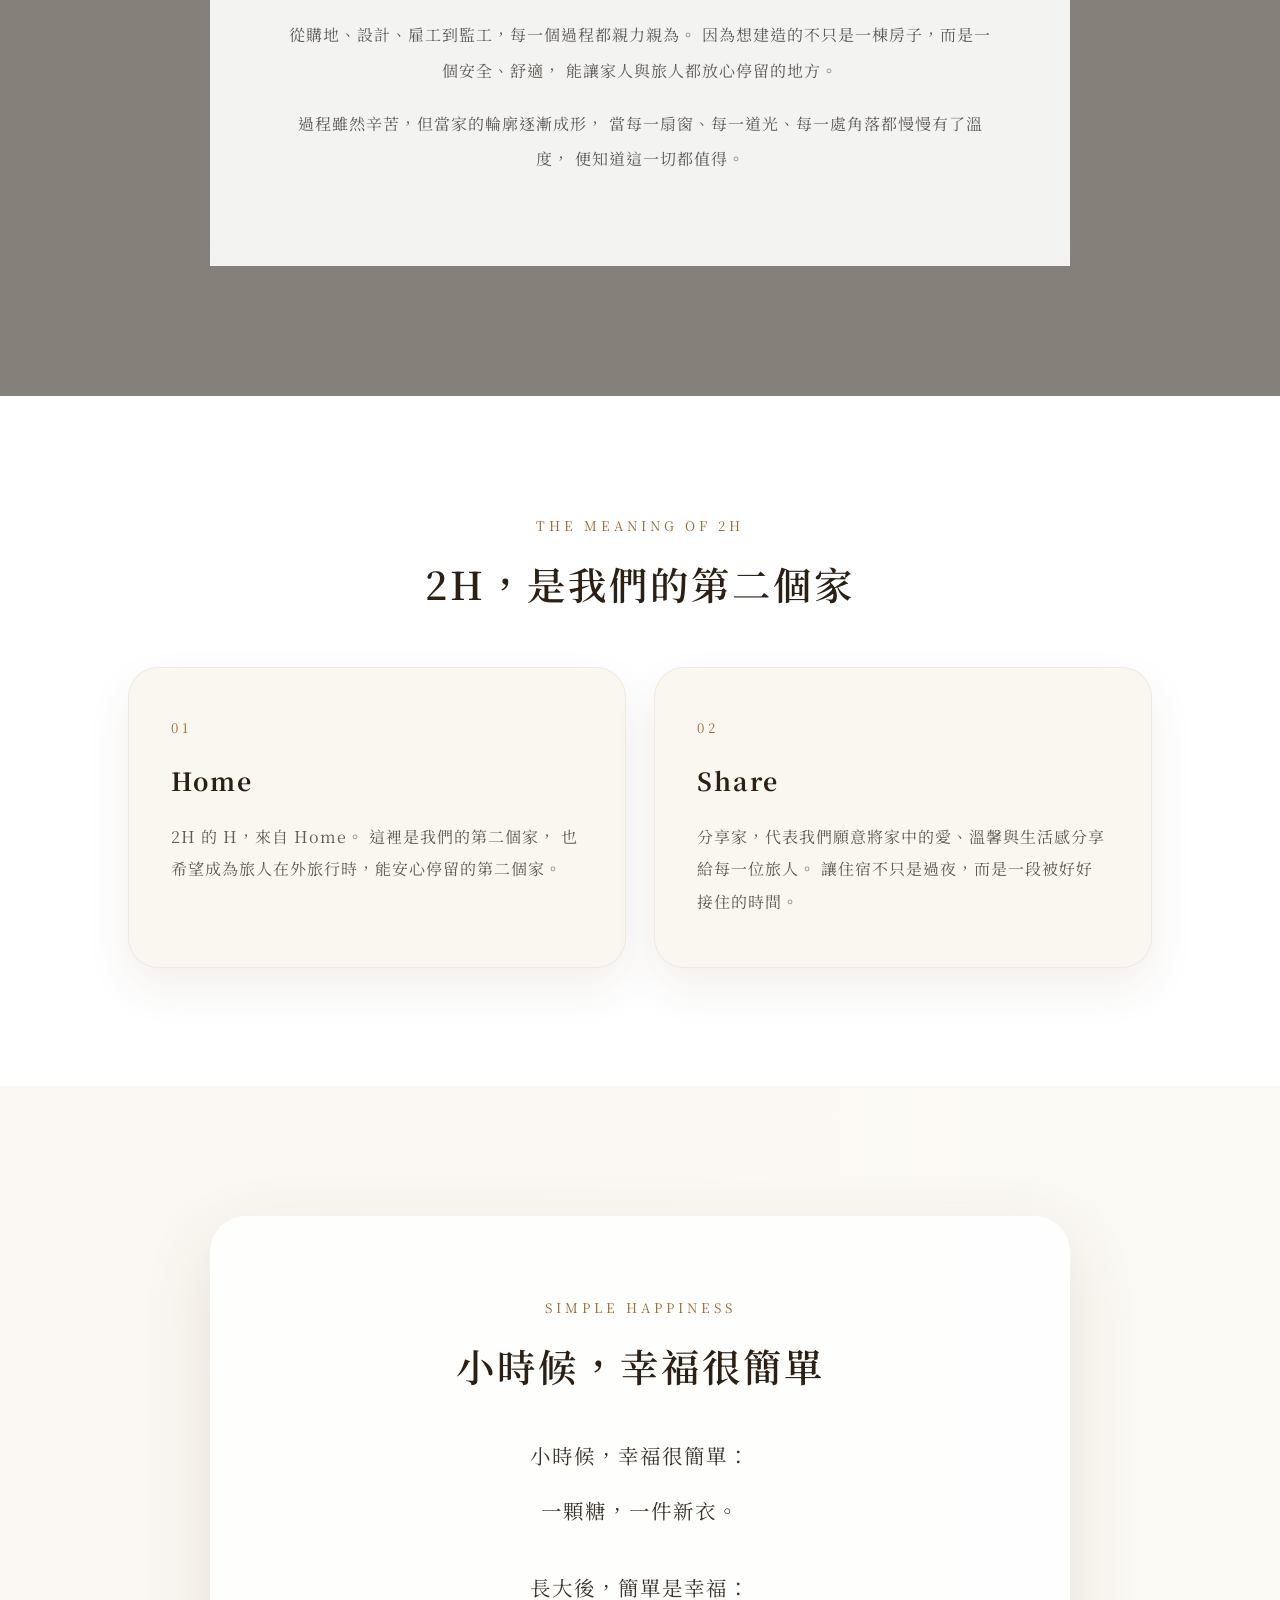
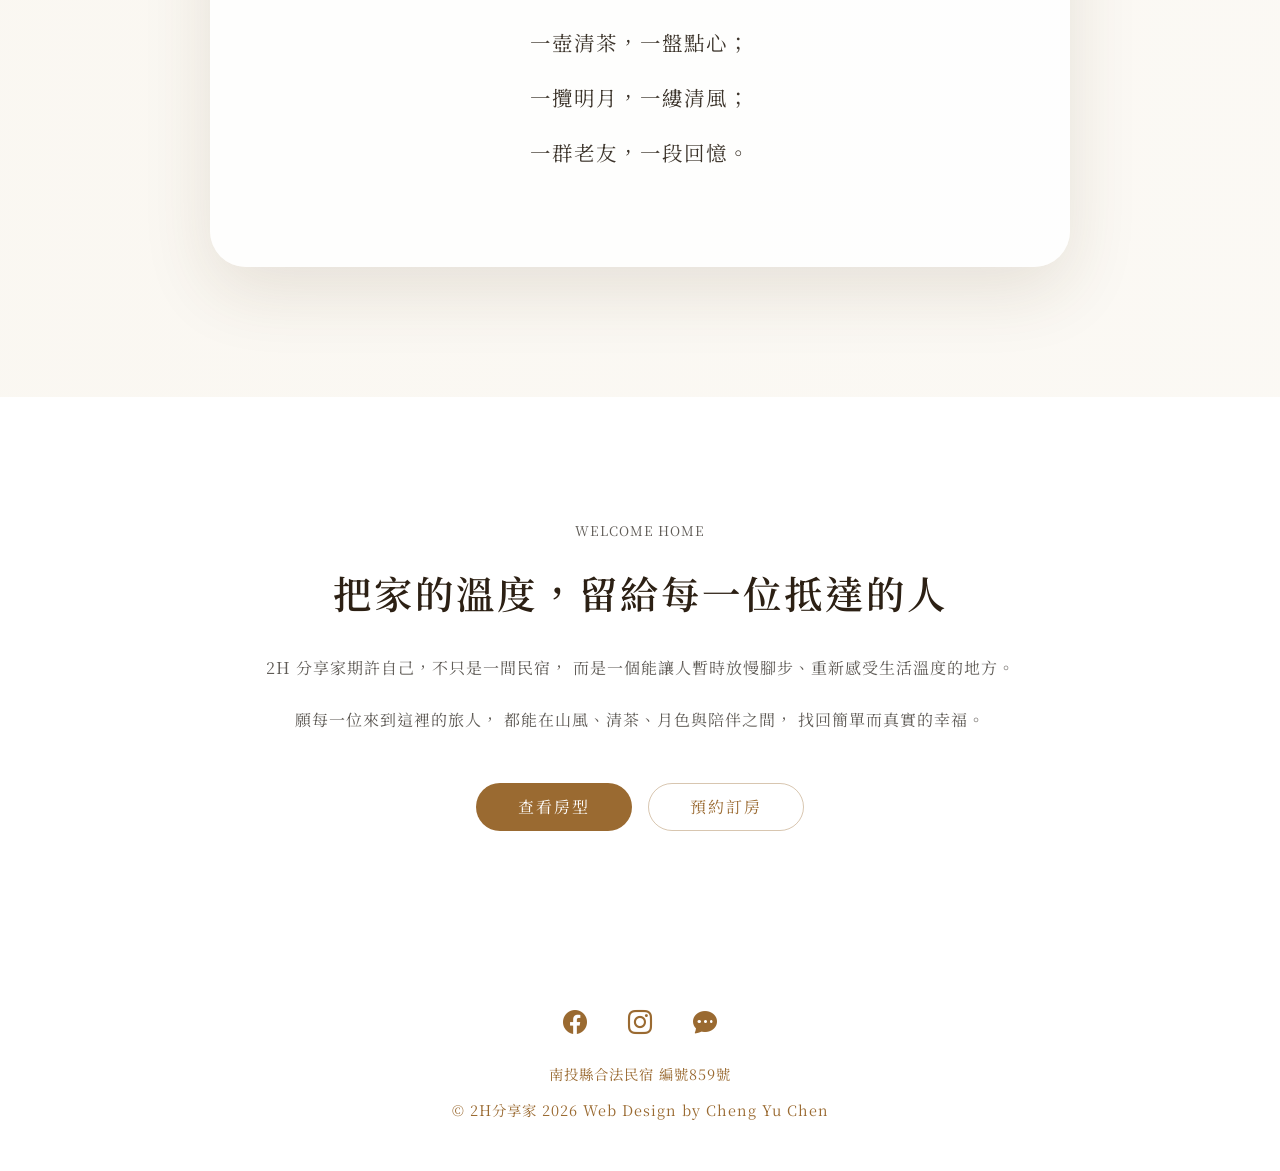
==== commit 3fd64b5b: "修改新增故事" ====
--- a/about.html
+++ b/about.html
@@ -32,21 +32,26 @@
 <body data-page="about">
   <div id="site-header"></div>
 
-  <section class="about-hero">
-    <div class="about-hero-bg"></div>
-    <div class="about-hero-mask"></div>
-
-    <div class="about-hero-text reveal">
-      <p>OUR STORY</p>
-      <h1>品牌故事</h1>
-      <span>從一顆關於家的種子開始，慢慢長成一座可以分享的幸福家園。</span>
-    </div>
-
-    <div class="scroll-down">
-      <span>SCROLL</span>
-      <div class="scroll-line"></div>
-    </div>
-  </section>
+  <section class="about-text-hero">
+  <div class="text-hero-inner reveal">
+    <p class="text-hero-label">OUR STORY</p>
+    <h1>品牌故事</h1>
+
+    <p class="text-hero-lead">
+      有些夢想，並不是突然開始的。
+      它可能在很小的時候就已經悄悄種下，藏在心裡，
+      等待一段足夠漫長的歲月，再慢慢發芽。
+    </p>
+
+    <p class="text-hero-note">
+      從一顆關於家的種子開始，2H 分享家慢慢長成一座可以分享的幸福家園。
+    </p>
+
+    <button type="button" class="text-hero-scroll" data-scroll-target=".story-opening">
+      向下閱讀
+    </button>
+  </div>
+</section>
 
   <main>
     <section class="story-opening reveal">
--- a/css/about.css
+++ b/css/about.css
@@ -1,75 +1,129 @@
 /* =========================
-   About Hero
-========================= */
-
-.about-hero {
+   About Text Hero
+   純文字故事頁首
+========================= */
+
+.about-text-hero {
+  margin-top: var(--header-height);
+  min-height: 420px;
+  padding: 110px 10% 88px;
+  display: flex;
+  align-items: center;
+  justify-content: center;
+  background:
+    radial-gradient(circle at 20% 20%, rgba(154, 106, 49, 0.08), transparent 32%),
+    linear-gradient(180deg, #fffdf9 0%, #faf7f1 100%);
+  border-bottom: 1px solid rgba(154, 106, 49, 0.12);
+}
+
+.text-hero-inner {
+  width: min(920px, 100%);
+  text-align: center;
+}
+
+.text-hero-label {
+  margin-bottom: 26px;
+  color: var(--color-primary);
+  font-size: 0.9rem;
+  letter-spacing: 8px;
+}
+
+.text-hero-inner h1 {
+  margin-bottom: 34px;
+  color: #2c2014;
+  font-size: clamp(3rem, 7vw, 6rem);
+  line-height: 1.15;
+  letter-spacing: clamp(6px, 1.2vw, 14px);
+  font-weight: 600;
+}
+
+.text-hero-lead {
+  max-width: 760px;
+  margin: 0 auto 20px;
+  color: #3c342b;
+  font-size: clamp(1.05rem, 1.6vw, 1.28rem);
+  line-height: 2.15;
+  letter-spacing: 1.5px;
+}
+
+.text-hero-note {
+  max-width: 720px;
+  margin: 0 auto;
+  color: #7a6a5a;
+  font-size: 0.98rem;
+  line-height: 2;
+  letter-spacing: 1px;
+}
+
+.text-hero-scroll {
+  margin-top: 42px;
+  padding: 0;
+  border: 0;
+  background: transparent;
+  color: var(--color-primary);
+  font-family: inherit;
+  font-size: 0.82rem;
+  letter-spacing: 4px;
+  cursor: pointer;
   position: relative;
-  height: calc(100dvh - var(--header-height));
-  min-height: 620px;
-  max-height: 780px;
-  overflow: hidden;
-  background-color: #111;
-}
-
-.about-hero-bg {
-  position: absolute;
-  inset: 0;
-  background-image: url("https://images.unsplash.com/photo-1500530855697-b586d89ba3ee?q=80&w=1800&auto=format&fit=crop");
-  background-size: cover;
-  background-position: center;
-  transform: scale(1.14);
-  animation: aboutHeroZoom 7s ease forwards;
-}
-
-@keyframes aboutHeroZoom {
-  to {
-    transform: scale(1.03);
-  }
-}
-
-.about-hero-mask {
-  position: absolute;
-  inset: 0;
-  z-index: 1;
-  background:
-    linear-gradient(
-      90deg,
-      rgba(20, 16, 10, 0.62),
-      rgba(20, 16, 10, 0.26),
-      rgba(20, 16, 10, 0.08)
-    );
-}
-
-.about-hero-text {
-  position: absolute;
-  z-index: 2;
-  top: 52%;
-  left: 10%;
-  max-width: 760px;
-  color: #fff;
-}
-
-.about-hero-text p {
-  margin-bottom: 18px;
-  font-size: 0.95rem;
-  letter-spacing: 6px;
-}
-
-.about-hero-text h1 {
-  margin-bottom: 20px;
-  font-size: clamp(3.2rem, 6vw, 5rem);
-  line-height: 1.18;
-  letter-spacing: 10px;
-  font-weight: 700;
-}
-
-.about-hero-text span {
+}
+
+.text-hero-scroll::after {
+  content: "";
   display: block;
-  max-width: 680px;
-  font-size: 1.08rem;
-  letter-spacing: 2px;
-  line-height: 2;
-  color: rgba(255, 255, 255, 0.9);
+  width: 1px;
+  height: 42px;
+  margin: 14px auto 0;
+  background-color: rgba(154, 106, 49, 0.5);
+  transition: height 0.3s ease;
+}
+
+.text-hero-scroll:hover::after {
+  height: 56px;
+}
+
+@media (max-width: 768px) {
+  .about-text-hero {
+    margin-top: 54px;
+    min-height: auto;
+    padding: 86px 7% 68px;
+  }
+
+  .text-hero-label {
+    margin-bottom: 20px;
+    font-size: 0.78rem;
+    letter-spacing: 6px;
+  }
+
+  .text-hero-inner h1 {
+    margin-bottom: 26px;
+    font-size: clamp(2.35rem, 12vw, 4rem);
+    letter-spacing: 6px;
+  }
+
+  .text-hero-lead {
+    font-size: 0.98rem;
+    line-height: 2;
+  }
+
+  .text-hero-note {
+    font-size: 0.9rem;
+    line-height: 1.9;
+  }
+}
+
+@media (max-width: 480px) {
+  .about-text-hero {
+    padding: 74px 7% 58px;
+  }
+
+  .text-hero-inner h1 {
+    font-size: 2.35rem;
+  }
+
+  .text-hero-scroll::after {
+    height: 34px;
+  }
 }
 
 /* =========================
